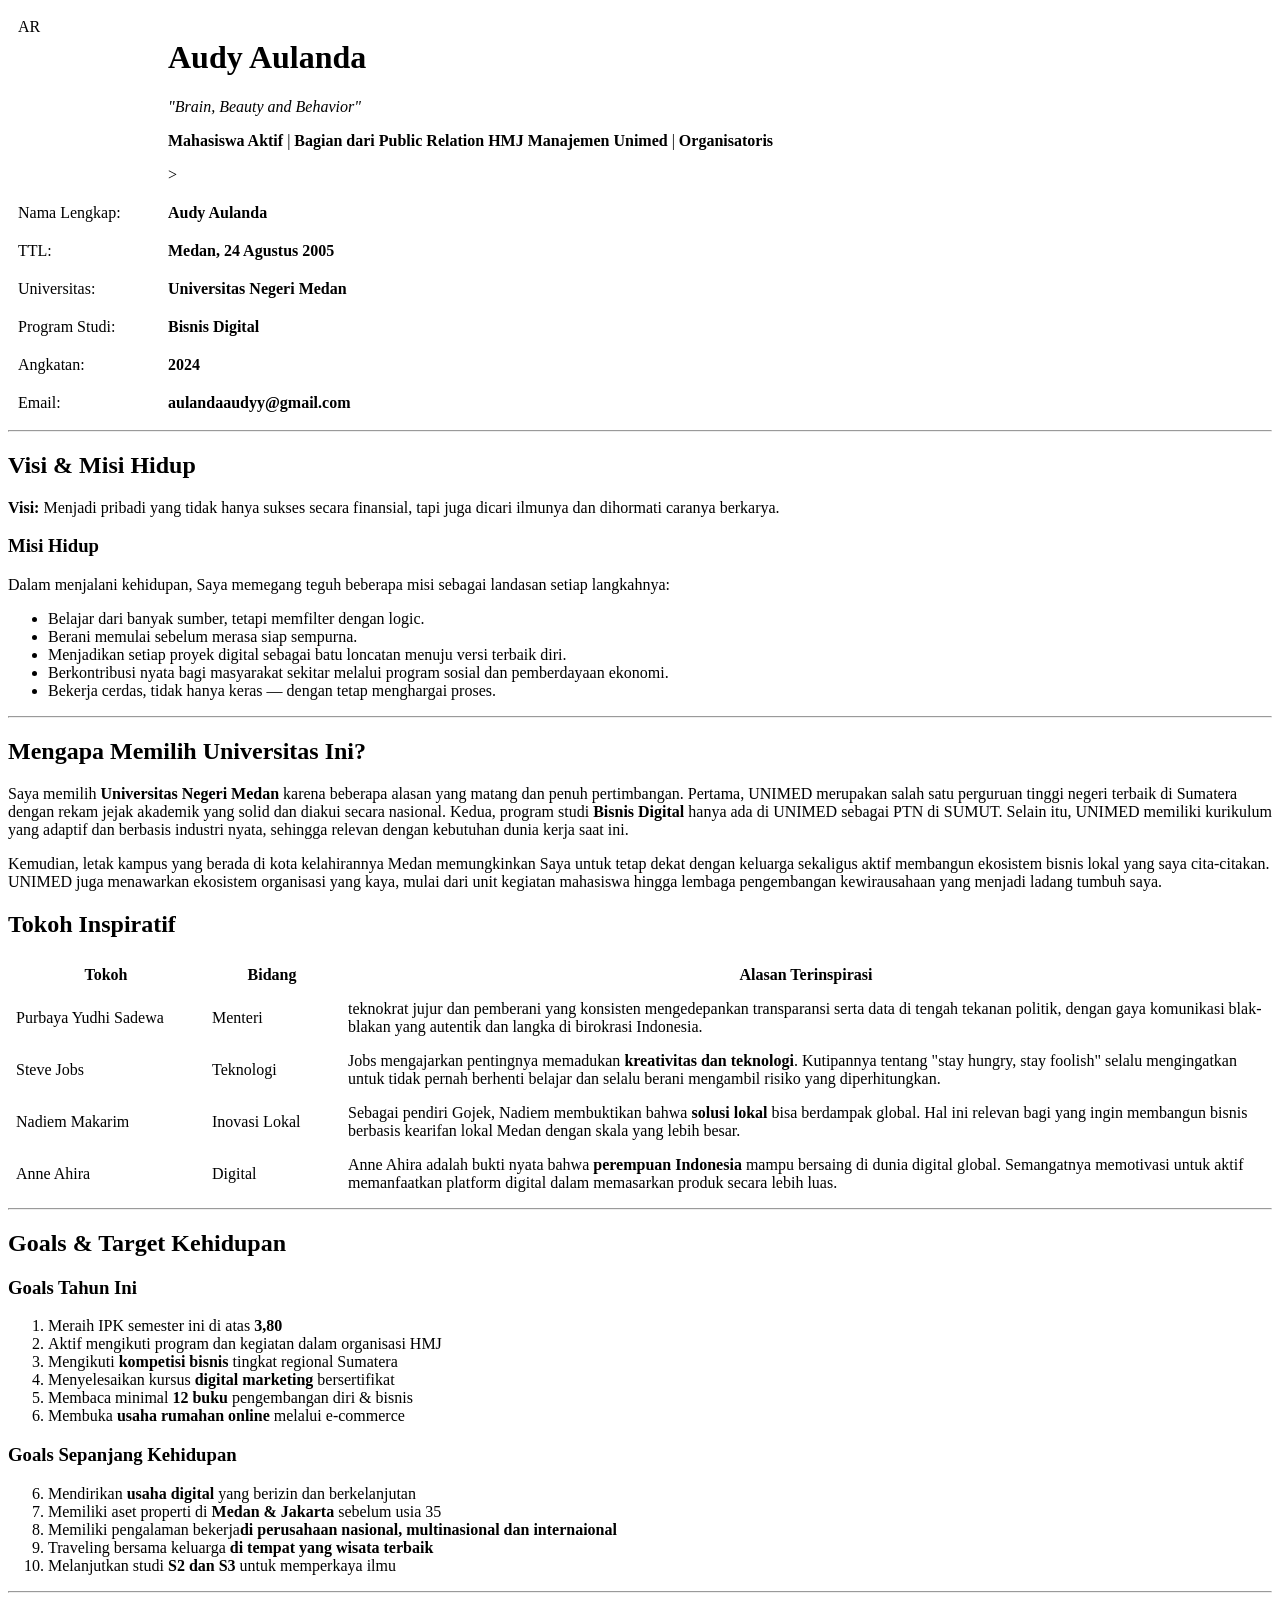
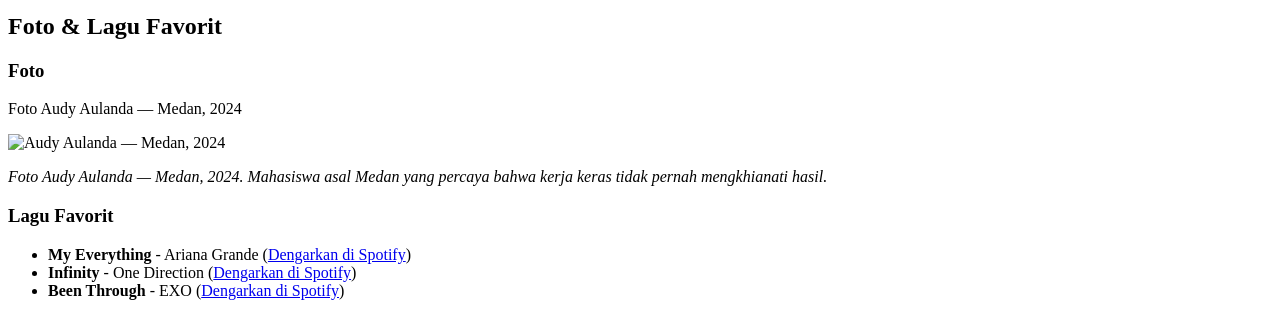
==== index.html @ b6d22f04 "Add files via upload" ====
<!DOCTYPE html>
<html lang="en">
<head>
    <meta charset="UTF-8">
    <meta name="viewport" content="width=device-width, initial-scale=1.0">
    <title>Audy Aulanda - Profile</title>
    <link rel="stylesheet" href="style.css">
</head>

<body>
    <table width="100%" cellpadding="10" cellspacing="0">
        <tr>
            <td width="130" valign="top">
                <div class="profile-photo" title="Profile Photo - Audy Aulanda">
                    <div class="photo-overlay">AR</div>
                </div>
            </td>
            <td valign="top">
                <h1>Audy Aulanda</h1>
                <p><i>"Brain, Beauty and Behavior"</i></p>
                <p>
                    <strong>Mahasiswa Aktif</strong> | 
                    <strong>Bagian dari Public Relation HMJ Manajemen Unimed</strong> | 
                    <strong>Organisatoris</strong>
                </p>
                <table></table>>
                    <tr><td>Nama Lengkap:</td><td><strong>Audy Aulanda</strong></td></tr>
                    <tr><td>TTL:</td><td><strong>Medan, 24 Agustus 2005</strong></td></tr>
                    <tr><td>Universitas:</td><td><strong>Universitas Negeri Medan</strong></td></tr>
                    <tr><td>Program Studi:</td><td><strong>Bisnis Digital</strong></td></tr>
                    <tr><td>Angkatan:</td><td><strong>2024</strong></td></tr>
                    <tr><td>Email:</td><td><strong>aulandaaudyy@gmail.com</strong></td></tr>
                </table>
            </td>
        </tr>
    </table>

    <hr>
    <h2>Visi & Misi Hidup</h2>
    <p><strong>Visi:</strong> Menjadi pribadi yang tidak hanya sukses secara finansial, tapi juga dicari ilmunya dan dihormati caranya berkarya.</p>
    
    <h3>Misi Hidup</h3>
    <p>Dalam menjalani kehidupan, Saya memegang teguh beberapa misi sebagai landasan setiap langkahnya:</p>
    <ul>
        <li>Belajar dari banyak sumber, tetapi memfilter dengan logic.</li>
        <li>Berani memulai sebelum merasa siap sempurna.</li>
        <li>Menjadikan setiap proyek digital sebagai batu loncatan menuju versi terbaik diri.</li>
        <li>Berkontribusi nyata bagi masyarakat sekitar melalui program sosial dan pemberdayaan ekonomi.</li>
        <li>Bekerja cerdas, tidak hanya keras — dengan tetap menghargai proses.</li>
    </ul>

    <hr>
    <h2>Mengapa Memilih Universitas Ini?</h2>
    <p>Saya memilih <strong>Universitas Negeri Medan</strong> karena beberapa alasan yang matang dan penuh pertimbangan. Pertama, UNIMED merupakan salah satu perguruan tinggi negeri terbaik di Sumatera dengan rekam jejak akademik yang solid dan diakui secara nasional. Kedua, program studi <strong>Bisnis Digital</strong> hanya ada di UNIMED sebagai PTN di SUMUT. Selain itu, UNIMED memiliki kurikulum yang adaptif dan berbasis industri nyata, sehingga relevan dengan kebutuhan dunia kerja saat ini.</p>
    <p>Kemudian, letak kampus yang berada di kota kelahirannya Medan memungkinkan Saya untuk tetap dekat dengan keluarga sekaligus aktif membangun ekosistem bisnis lokal yang saya cita-citakan. UNIMED juga menawarkan ekosistem organisasi yang kaya, mulai dari unit kegiatan mahasiswa hingga lembaga pengembangan kewirausahaan yang menjadi ladang tumbuh saya.</p>

    <h2>Tokoh Inspiratif</h2>
    <table cellpadding="8" cellspacing="0">
        <thead>
            <tr>
                <th width="180">Tokoh</th>
                <th width="120">Bidang</th>
                <th>Alasan Terinspirasi</th>
            </tr>
        </thead>
        <tbody>
            <tr>
                <td>Purbaya Yudhi Sadewa</td>
                <td>Menteri</td>
                <td>teknokrat jujur dan pemberani yang konsisten mengedepankan transparansi serta data di tengah tekanan politik, dengan gaya komunikasi blak-blakan yang autentik dan langka di birokrasi Indonesia.</td>
            </tr>
            <tr>
                <td>Steve Jobs</td>
                <td>Teknologi</td>
                <td>Jobs mengajarkan pentingnya memadukan <strong>kreativitas dan teknologi</strong>. Kutipannya tentang "stay hungry, stay foolish" selalu mengingatkan untuk tidak pernah berhenti belajar dan selalu berani mengambil risiko yang diperhitungkan.</td>
            </tr>
            <tr>
                <td>Nadiem Makarim</td>
                <td>Inovasi Lokal</td>
                <td>Sebagai pendiri Gojek, Nadiem membuktikan bahwa <strong>solusi lokal</strong> bisa berdampak global. Hal ini relevan bagi yang ingin membangun bisnis berbasis kearifan lokal Medan dengan skala yang lebih besar.</td>
            </tr>
            <tr>
                <td>Anne Ahira</td>
                <td>Digital</td>
                <td>Anne Ahira adalah bukti nyata bahwa <strong>perempuan Indonesia</strong> mampu bersaing di dunia digital global. Semangatnya memotivasi untuk aktif memanfaatkan platform digital dalam memasarkan produk secara lebih luas.</td>
            </tr>
        </tbody>
    </table>

    <hr>
    <h2>Goals & Target Kehidupan</h2>
    
    <h3>Goals Tahun Ini</h3>
    <ol>
        <li>Meraih IPK semester ini di atas <strong>3,80</strong></li>
        <li>Aktif mengikuti program dan kegiatan dalam organisasi HMJ</li>
        <li>Mengikuti <strong>kompetisi bisnis</strong> tingkat regional Sumatera</li>
        <li>Menyelesaikan kursus <strong>digital marketing</strong> bersertifikat</li>
        <li>Membaca minimal <strong>12 buku</strong> pengembangan diri & bisnis</li>
        <li>Membuka <strong>usaha rumahan online</strong> melalui e-commerce</li>
    </ol>

    <h3>Goals Sepanjang Kehidupan</h3>
    <ol start="6">
        <li>Mendirikan <strong>usaha digital</strong> yang berizin dan berkelanjutan</li>
        <li>Memiliki aset properti di <strong>Medan & Jakarta</strong> sebelum usia 35</li>
        <li>Memiliki pengalaman bekerja<strong>di perusahaan nasional, multinasional dan internaional</strong></li>
        <li>Traveling bersama keluarga <strong>di tempat yang wisata terbaik</strong></li>
        <li>Melanjutkan studi <strong>S2 dan S3</strong> untuk memperkaya ilmu</li>
    </ol>

    <hr>
    <h2>Foto & Lagu Favorit</h2>
    <h3>Foto</h3>
    <p>Foto Audy Aulanda — Medan, 2024</p>
    <div class="petak-kecil">
        <img src="https://i.ibb.co.com/mr20rZk1/IMG-0879-JPG.jpg" 
             alt="Audy Aulanda — Medan, 2024"
             onerror="this.onerror=null; this.src='https://via.placeholder.com/400x400?text=Foto+Audy'">
        <p><em>Foto Audy Aulanda — Medan, 2024. Mahasiswa asal Medan yang percaya bahwa kerja keras tidak pernah mengkhianati hasil.</em></p>
    </div>
    
    <h3>Lagu Favorit</h3>
    <ul>
        <li><strong>My Everything</strong> - Ariana Grande (<a href="https://open.spotify.com/track/4eumFsTnduH3zRfaASoAPs?si=1c5ed89b086e479c" target="_blank">Dengarkan di Spotify</a>)</li>
        <li><strong>Infinity</strong> - One Direction (<a href="https://open.spotify.com/track/6N5xh0tYYLTQRiCCaNbAUt?si=fb50a096fc0b4ae8" target="_blank">Dengarkan di Spotify</a>)</li>
        <li><strong>Been Through</strong> - EXO (<a href="https://open.spotify.com/track/5pesNiBKAx8JNwK2mQ2HEc?si=f15e775eea1c41f7" target="_blank">Dengarkan di Spotify</a>)</li>
    </ul>
</body>
</html>
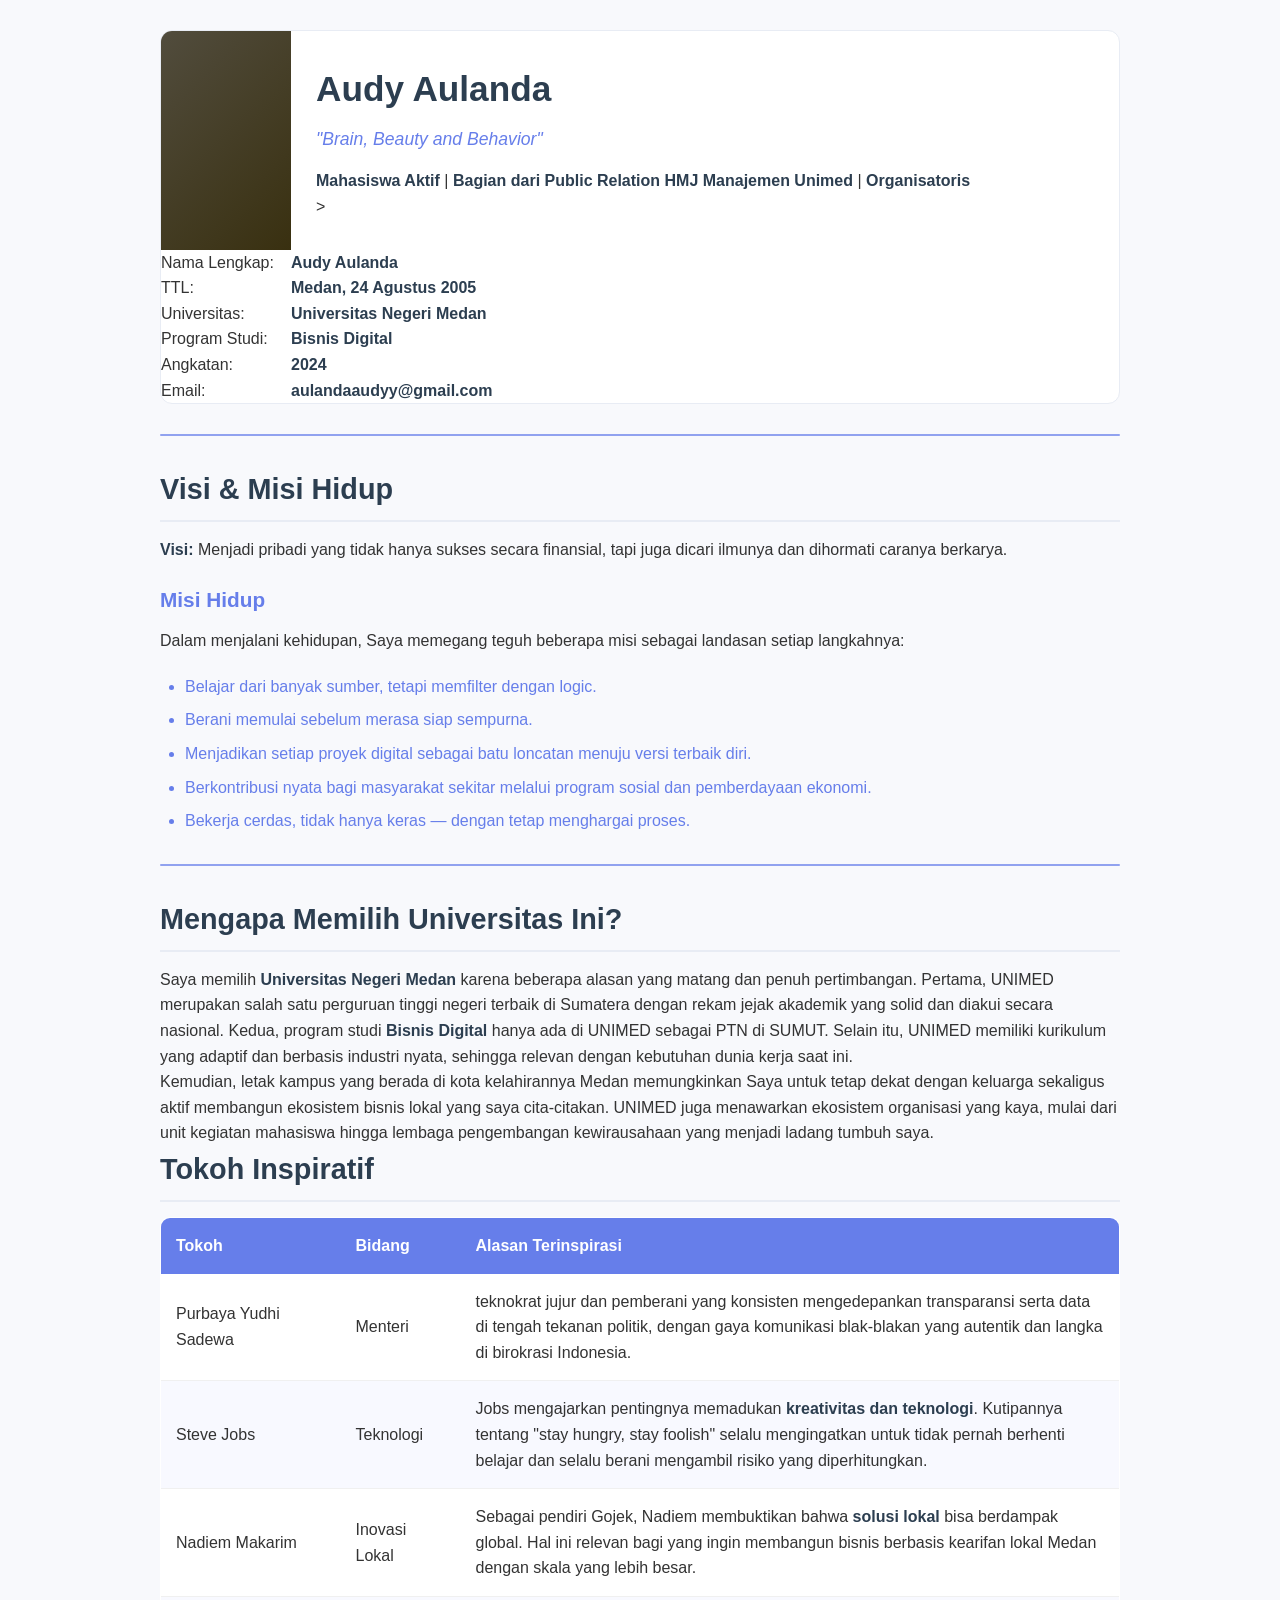
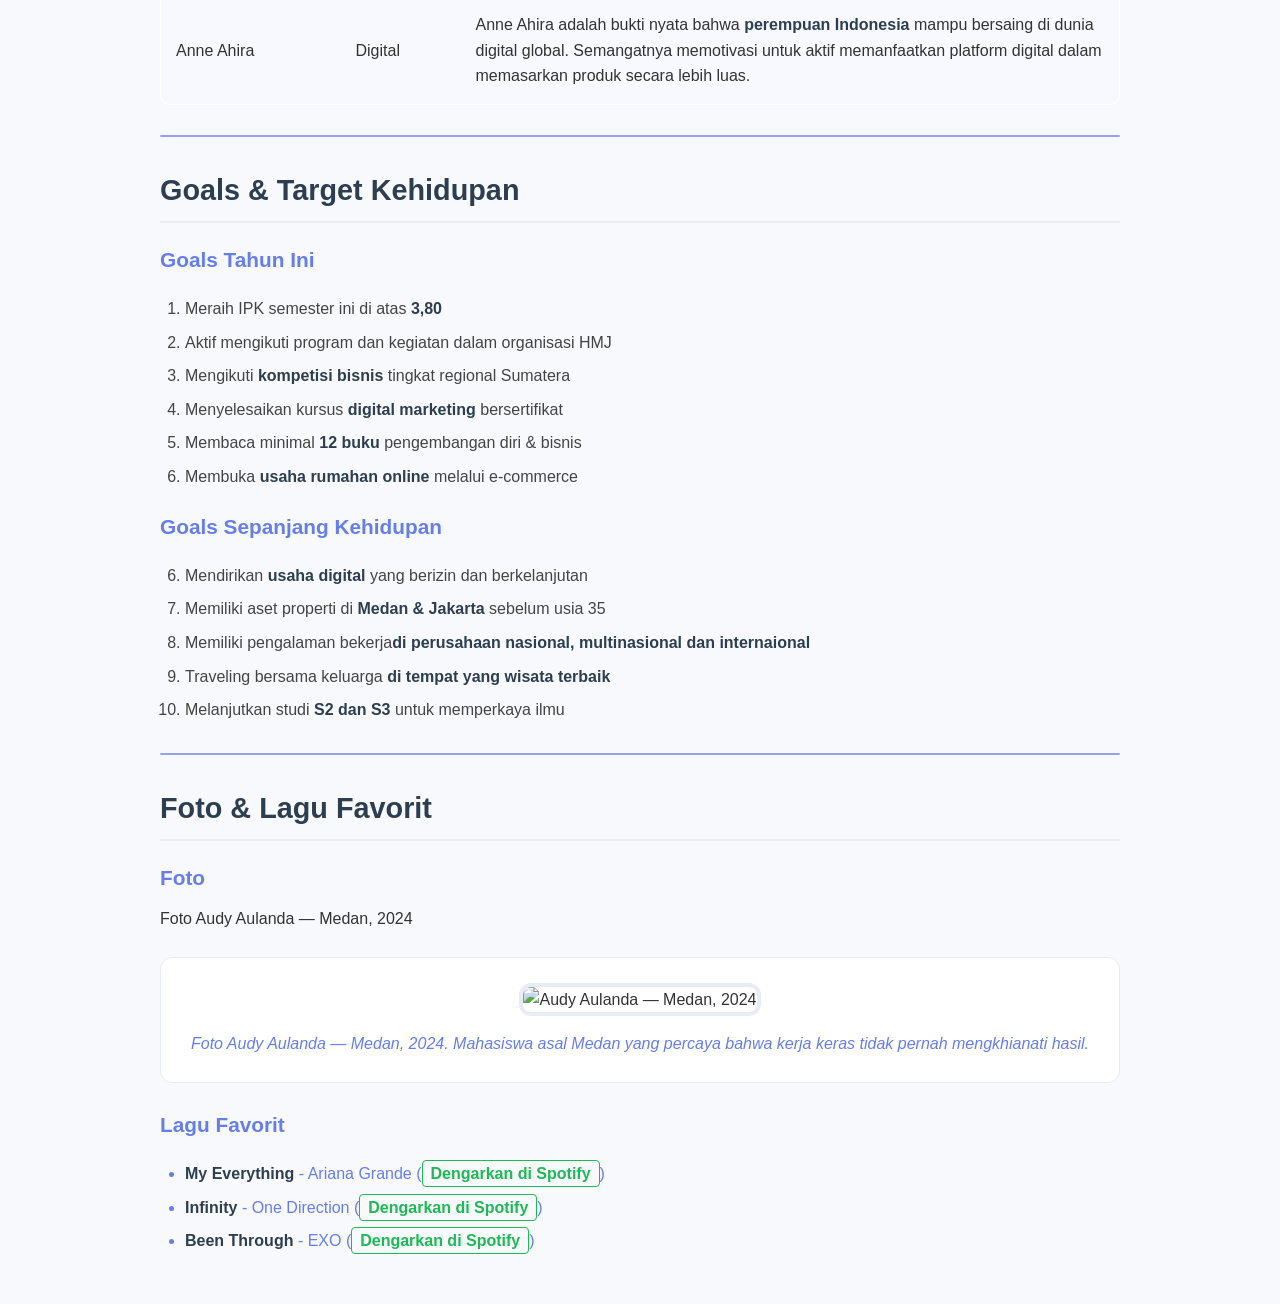
==== commit 37c3d4f0: "Update index.html" ====
--- a/index.html
+++ b/index.html
@@ -11,9 +11,7 @@
     <table width="100%" cellpadding="10" cellspacing="0">
         <tr>
             <td width="130" valign="top">
-                <div class="profile-photo" title="Profile Photo - Audy Aulanda">
-                    <div class="photo-overlay">AR</div>
-                </div>
+                <div class="c:\Users\Hp\Downloads\WhatsApp Image 2025-09-23 at 08.29.25_fc13ecdf.jpg" title="Profile Photo - Audy Aulanda"></div>
             </td>
             <td valign="top">
                 <h1>Audy Aulanda</h1>
@@ -127,4 +125,4 @@
         <li><strong>Been Through</strong> - EXO (<a href="https://open.spotify.com/track/5pesNiBKAx8JNwK2mQ2HEc?si=f15e775eea1c41f7" target="_blank">Dengarkan di Spotify</a>)</li>
     </ul>
 </body>
-</html>+</html>
--- a/style.css
+++ b/style.css
@@ -0,0 +1,229 @@
+* {
+    margin: 0;
+    padding: 0;
+    box-sizing: border-box;
+}
+
+body {
+    font-family: 'Segoe UI', Arial, sans-serif;
+    line-height: 1.6;
+    color: #333;
+    max-width: 1000px;
+    margin: 0 auto;
+    padding: 30px 20px;
+    background: #f8f9fc;
+}
+
+table[width="100%"] {
+    background: white;
+    border-radius: 12px;
+    margin-bottom: 30px;
+    overflow: hidden;
+    border: 1px solid #e8ecf4;
+}
+
+td[width="130"] {
+    background: linear-gradient(135deg, #514c3d, #393010);
+    padding: 25px 20px !important;
+    text-align: center;
+}
+
+.profile-photo {
+    width: 120px;
+    height: 120px;
+    border-radius: 50%;
+    border: 4px solid white;
+    background: linear-gradient(white, white) padding-box, 
+                linear-gradient(45deg, #514c3d 0%, #393010 100%) border-box;
+    box-shadow: 0 4px 12px rgba(0,0,0,0.15);
+    background-image: url('https://i.ibb.co.com/7xpRyF08/Untitled-design-2.png');
+    background-size: cover;
+    background-position: center;
+    margin: 0 auto;
+    position: relative;
+}
+
+.photo-overlay {
+    position: absolute;
+    top: 50%;
+    left: 50%;
+    transform: translate(-50%, -50%);
+    font-size: 28px;
+    font-weight: bold;
+    color: white;
+    opacity: 0.9;
+    pointer-events: none;
+    text-shadow: 0 2px 4px rgba(0,0,0,0.6);
+}
+
+td[valign="top"]:last-of-type {
+    padding: 30px 25px !important;
+}
+
+h1 {
+    font-size: 2.2rem;
+    color: #2c3e50;
+    margin-bottom: 8px;
+    font-weight: 700;
+}
+
+p i {
+    font-size: 1.1rem;
+    color: #667eea;
+    font-style: italic;
+    display: block;
+    margin-bottom: 15px;
+}
+
+table[border="0"] {
+    width: 100%;
+    margin-top: 20px;
+    background: #f1f5ff;
+    border-radius: 8px;
+    padding: 20px;
+    border-left: 4px solid #667eea;
+}
+
+table[border="0"] tr td:first-child {
+    color: #667eea;
+    font-weight: 600;
+    padding-right: 15px;
+    width: 35%;
+}
+
+table[border="0"] tr td:last-child {
+    font-weight: 700;
+    color: #1a1a1a;
+}
+
+hr {
+    border: none;
+    height: 2px;
+    background: #667eea;
+    margin: 30px 0;
+    border-radius: 1px;
+    opacity: 0.7;
+}
+
+h2 {
+    font-size: 1.8rem;
+    color: #2c3e50;
+    margin-bottom: 15px;
+    border-bottom: 2px solid #e8ecf4;
+    padding-bottom: 8px;
+}
+
+h3 {
+    font-size: 1.3rem;
+    color: #667eea;
+    margin: 20px 0 12px 0;
+    font-weight: 600;
+}
+
+ul, ol {
+    margin: 20px 0;
+    padding-left: 25px;
+}
+
+ul li {
+    list-style-type: disc;
+    color: #667eea;
+    margin-bottom: 8px;
+}
+
+ol li {
+    list-style-type: decimal;
+    margin-bottom: 8px;
+    color: #444;
+}
+
+table[cellpadding="8"] {
+    width: 100%;
+    border-collapse: collapse;
+    background: white;
+    border-radius: 10px;
+    overflow: hidden;
+    border: 1px solid #e8ecf4;
+    margin-top: 15px;
+}
+
+table[cellpadding="8"] thead th {
+    background: #667eea;
+    color: white;
+    padding: 15px;
+    font-weight: 600;
+    text-align: left;
+}
+
+table[cellpadding="8"] tbody td {
+    padding: 15px;
+    border-bottom: 1px solid #f0f0f0;
+}
+
+table[cellpadding="8"] tbody tr:nth-child(even) {
+    background: #f8f9ff;
+}
+
+table[cellpadding="8"] tbody tr:hover {
+    background: #f8f9ff;
+}
+
+.petak-kecil {
+    background: white;
+    padding: 25px;
+    border-radius: 12px;
+    margin: 25px 0;
+    border-left: 5px solid #667eea;
+    text-align: center;
+    border: 1px solid #e8ecf4;
+}
+
+.petak-kecil img {
+    width: 100%;
+    max-width: 350px;
+    height: 350px;
+    object-fit: cover;
+    border-radius: 12px;
+    border: 4px solid #e8ecf4;
+    margin-bottom: 15px;
+}
+
+.petak-kecil p em {
+    color: #667eea;
+    font-size: 1rem;
+    font-style: italic;
+    display: block;
+}
+
+a {
+    color: #1db954;
+    text-decoration: none;
+    font-weight: 600;
+    padding: 4px 8px;
+    border-radius: 4px;
+    border: 1px solid #1db954;
+}
+
+a:hover {
+    background: #1db954;
+    color: white;
+}
+
+strong {
+    color: #2c3e50;
+}
+
+/* Responsive */
+@media (max-width: 768px) {
+    body { padding: 20px 15px; }
+    h1 { font-size: 1.8rem; }
+    h2 { font-size: 1.5rem; }
+    table[width="100%"] { font-size: 14px; }
+    .petak-kecil img { max-width: 280px; height: 280px; }
+    
+    td[width="130"] {
+        display: block;
+        width: 100%;
+        padding: 20px !important;
+    }
+}
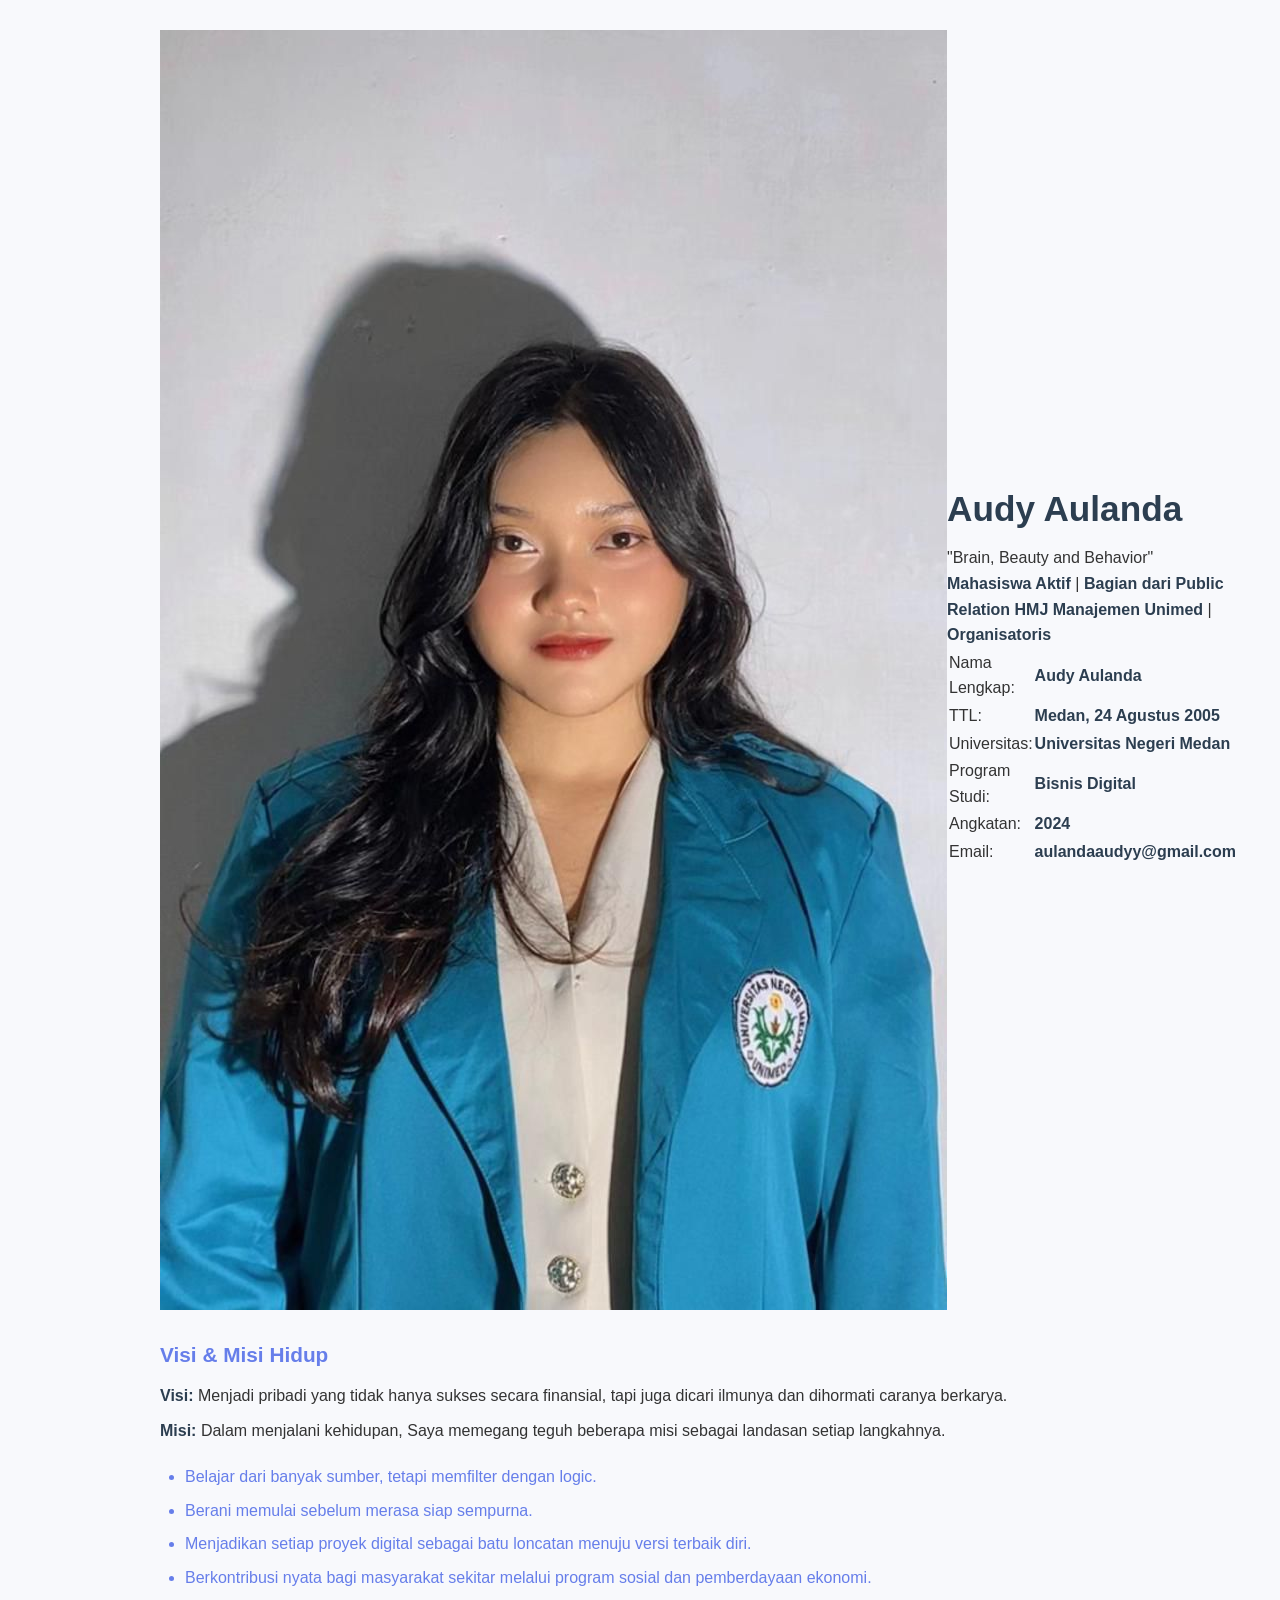
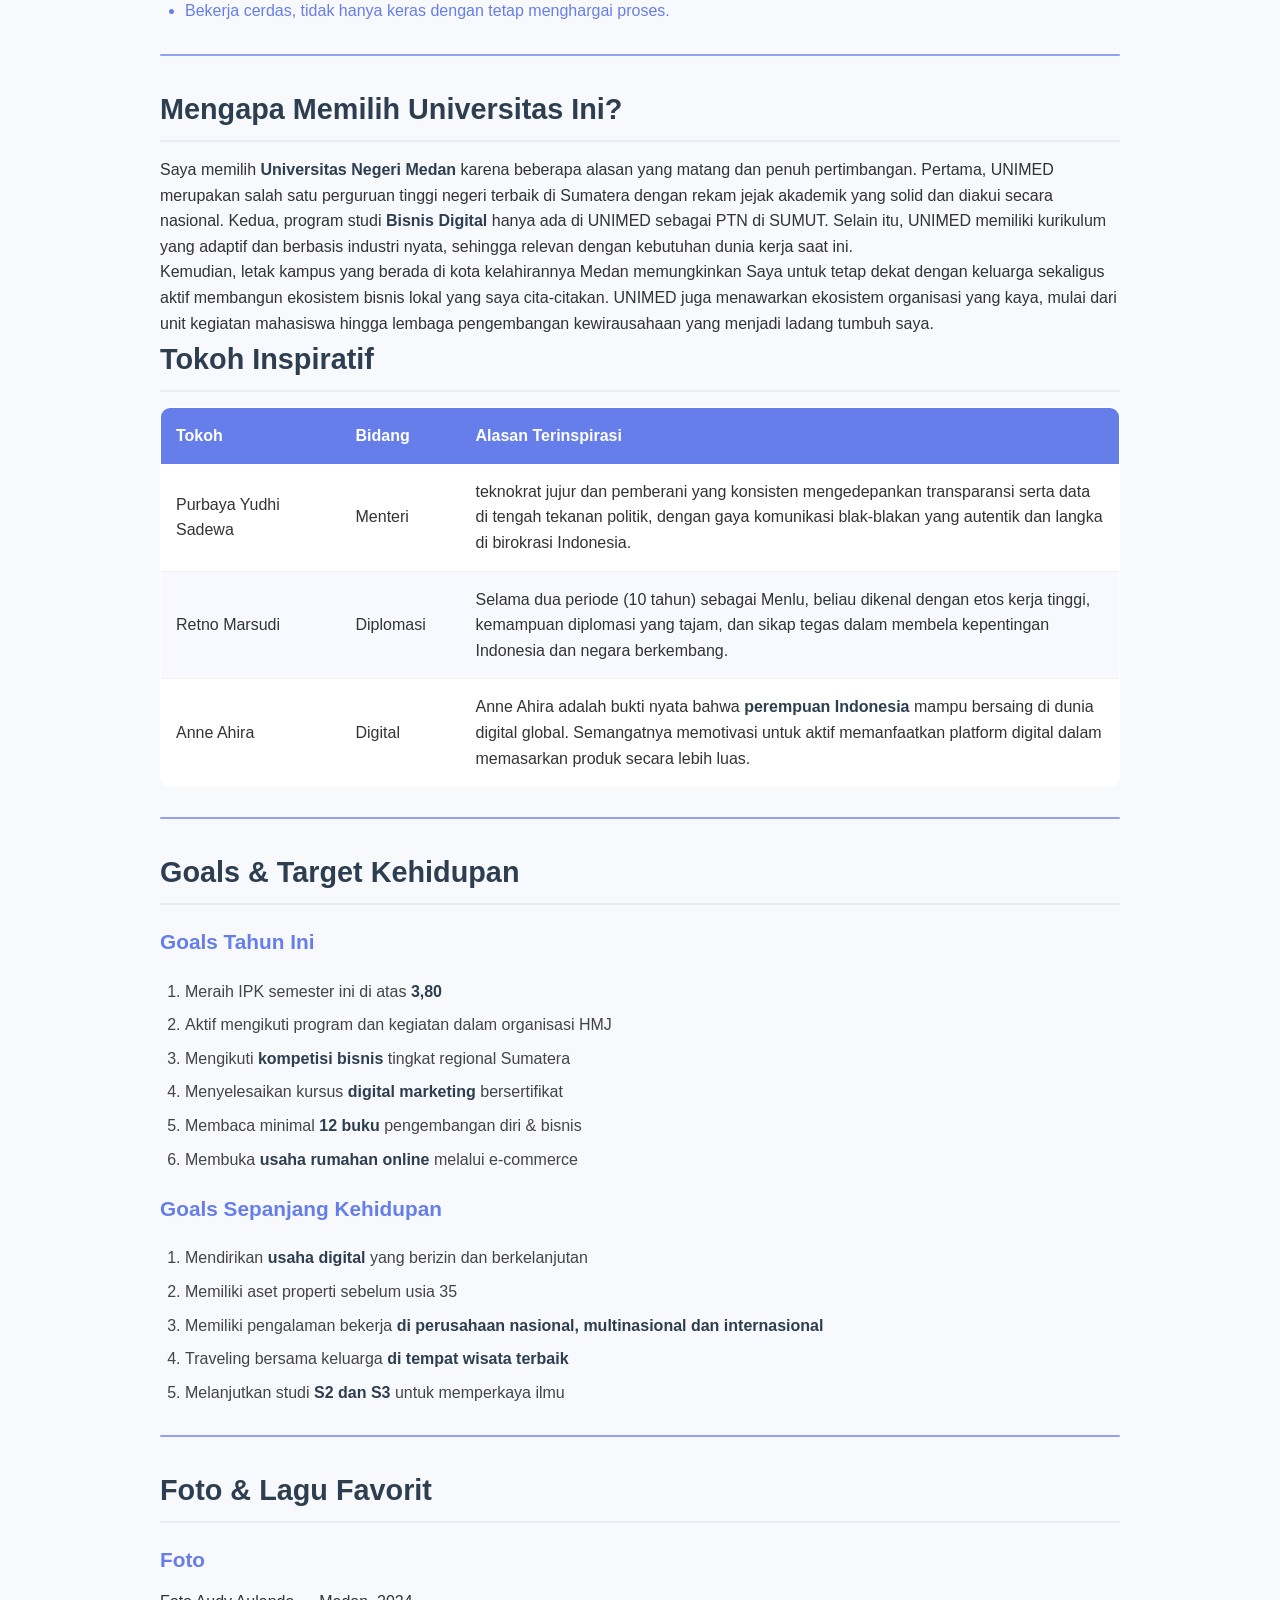
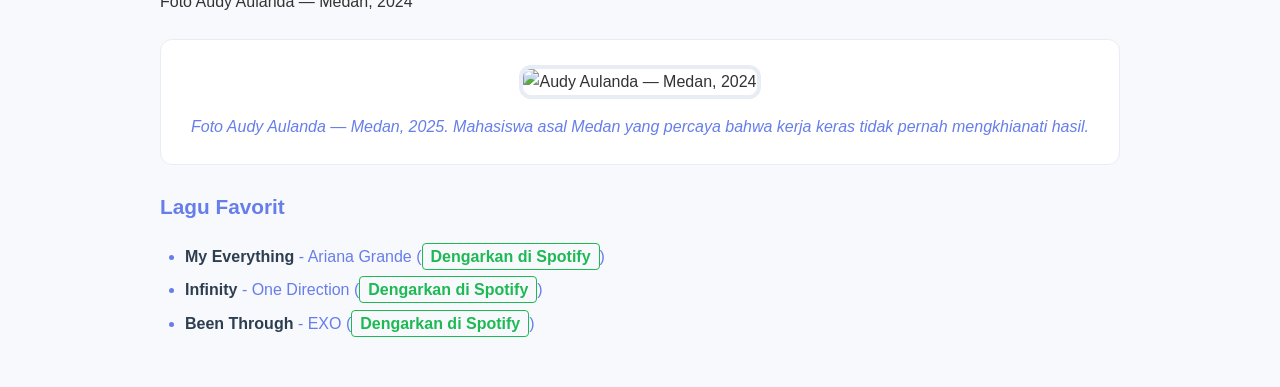
==== commit 49dcf066: "Refactor HTML structure and improve styling" ====
--- a/index.html
+++ b/index.html
@@ -8,20 +8,22 @@
 </head>
 
 <body>
-    <table width="100%" cellpadding="10" cellspacing="0">
+    <table class="header-table" cellpadding="0" cellspacing="0">
         <tr>
-            <td width="130" valign="top">
-                <div class="c:\Users\Hp\Downloads\WhatsApp Image 2025-09-23 at 08.29.25_fc13ecdf.jpg" title="Profile Photo - Audy Aulanda"></div>
+            <td class="kiri-bg-gelap">
+                <img src="WhatsApp Image 2025-09-23 at 08.29.25_fc13ecdf.jpg" alt="Profile Photo - Audy Aulanda" class="foto-profil">
             </td>
-            <td valign="top">
-                <h1>Audy Aulanda</h1>
-                <p><i>"Brain, Beauty and Behavior"</i></p>
-                <p>
+            
+            <td class="kolom-kanan">
+                <h1 class="nama-utama">Audy Aulanda</h1>
+                <div class="quote">"Brain, Beauty and Behavior"</div>
+                <div class="desc">
                     <strong>Mahasiswa Aktif</strong> | 
                     <strong>Bagian dari Public Relation HMJ Manajemen Unimed</strong> | 
                     <strong>Organisatoris</strong>
-                </p>
-                <table></table>>
+                </div>
+            
+                <table class="tabel-data">
                     <tr><td>Nama Lengkap:</td><td><strong>Audy Aulanda</strong></td></tr>
                     <tr><td>TTL:</td><td><strong>Medan, 24 Agustus 2005</strong></td></tr>
                     <tr><td>Universitas:</td><td><strong>Universitas Negeri Medan</strong></td></tr>
@@ -33,19 +35,20 @@
         </tr>
     </table>
 
-    <hr>
-    <h2>Visi & Misi Hidup</h2>
-    <p><strong>Visi:</strong> Menjadi pribadi yang tidak hanya sukses secara finansial, tapi juga dicari ilmunya dan dihormati caranya berkarya.</p>
-    
-    <h3>Misi Hidup</h3>
-    <p>Dalam menjalani kehidupan, Saya memegang teguh beberapa misi sebagai landasan setiap langkahnya:</p>
+    <div class="visi-misi">
+        <h3>Visi & Misi Hidup</h3>
+        <p><strong>Visi:</strong> Menjadi pribadi yang tidak hanya sukses secara finansial, tapi juga dicari ilmunya dan dihormati caranya berkarya.</p>
+        <p style="margin-top: 10px;"><strong>Misi:</strong> Dalam menjalani kehidupan, Saya memegang teguh beberapa misi sebagai landasan setiap langkahnya.</p>
+
     <ul>
         <li>Belajar dari banyak sumber, tetapi memfilter dengan logic.</li>
         <li>Berani memulai sebelum merasa siap sempurna.</li>
         <li>Menjadikan setiap proyek digital sebagai batu loncatan menuju versi terbaik diri.</li>
         <li>Berkontribusi nyata bagi masyarakat sekitar melalui program sosial dan pemberdayaan ekonomi.</li>
-        <li>Bekerja cerdas, tidak hanya keras — dengan tetap menghargai proses.</li>
+        <li>Bekerja cerdas, tidak hanya keras dengan tetap menghargai proses.</li>
     </ul>
+
+    </div>
 
     <hr>
     <h2>Mengapa Memilih Universitas Ini?</h2>
@@ -53,7 +56,7 @@
     <p>Kemudian, letak kampus yang berada di kota kelahirannya Medan memungkinkan Saya untuk tetap dekat dengan keluarga sekaligus aktif membangun ekosistem bisnis lokal yang saya cita-citakan. UNIMED juga menawarkan ekosistem organisasi yang kaya, mulai dari unit kegiatan mahasiswa hingga lembaga pengembangan kewirausahaan yang menjadi ladang tumbuh saya.</p>
 
     <h2>Tokoh Inspiratif</h2>
-    <table cellpadding="8" cellspacing="0">
+    <table class="tabel-tokoh" cellpadding="8" cellspacing="0">
         <thead>
             <tr>
                 <th width="180">Tokoh</th>
@@ -62,26 +65,9 @@
             </tr>
         </thead>
         <tbody>
-            <tr>
-                <td>Purbaya Yudhi Sadewa</td>
-                <td>Menteri</td>
-                <td>teknokrat jujur dan pemberani yang konsisten mengedepankan transparansi serta data di tengah tekanan politik, dengan gaya komunikasi blak-blakan yang autentik dan langka di birokrasi Indonesia.</td>
-            </tr>
-            <tr>
-                <td>Steve Jobs</td>
-                <td>Teknologi</td>
-                <td>Jobs mengajarkan pentingnya memadukan <strong>kreativitas dan teknologi</strong>. Kutipannya tentang "stay hungry, stay foolish" selalu mengingatkan untuk tidak pernah berhenti belajar dan selalu berani mengambil risiko yang diperhitungkan.</td>
-            </tr>
-            <tr>
-                <td>Nadiem Makarim</td>
-                <td>Inovasi Lokal</td>
-                <td>Sebagai pendiri Gojek, Nadiem membuktikan bahwa <strong>solusi lokal</strong> bisa berdampak global. Hal ini relevan bagi yang ingin membangun bisnis berbasis kearifan lokal Medan dengan skala yang lebih besar.</td>
-            </tr>
-            <tr>
-                <td>Anne Ahira</td>
-                <td>Digital</td>
-                <td>Anne Ahira adalah bukti nyata bahwa <strong>perempuan Indonesia</strong> mampu bersaing di dunia digital global. Semangatnya memotivasi untuk aktif memanfaatkan platform digital dalam memasarkan produk secara lebih luas.</td>
-            </tr>
+            <tr><td>Purbaya Yudhi Sadewa</td><td>Menteri</td><td>teknokrat jujur dan pemberani yang konsisten mengedepankan transparansi serta data di tengah tekanan politik, dengan gaya komunikasi blak-blakan yang autentik dan langka di birokrasi Indonesia.</td></tr>
+            <tr><td>Retno Marsudi</td><td>Diplomasi</td><td>Selama dua periode (10 tahun) sebagai Menlu, beliau dikenal dengan etos kerja tinggi, kemampuan diplomasi yang tajam, dan sikap tegas dalam membela kepentingan Indonesia dan negara berkembang.</td></tr>
+            <tr><td>Anne Ahira</td><td>Digital</td><td>Anne Ahira adalah bukti nyata bahwa <strong>perempuan Indonesia</strong> mampu bersaing di dunia digital global. Semangatnya memotivasi untuk aktif memanfaatkan platform digital dalam memasarkan produk secara lebih luas.</td></tr>
         </tbody>
     </table>
 
@@ -99,11 +85,11 @@
     </ol>
 
     <h3>Goals Sepanjang Kehidupan</h3>
-    <ol start="6">
+    <ol start="1">
         <li>Mendirikan <strong>usaha digital</strong> yang berizin dan berkelanjutan</li>
-        <li>Memiliki aset properti di <strong>Medan & Jakarta</strong> sebelum usia 35</li>
-        <li>Memiliki pengalaman bekerja<strong>di perusahaan nasional, multinasional dan internaional</strong></li>
-        <li>Traveling bersama keluarga <strong>di tempat yang wisata terbaik</strong></li>
+        <li>Memiliki aset properti sebelum usia 35</li>
+        <li>Memiliki pengalaman bekerja <strong>di perusahaan nasional, multinasional dan internasional</strong></li>
+        <li>Traveling bersama keluarga <strong>di tempat wisata terbaik</strong></li>
         <li>Melanjutkan studi <strong>S2 dan S3</strong> untuk memperkaya ilmu</li>
     </ol>
 
@@ -115,7 +101,7 @@
         <img src="https://i.ibb.co.com/mr20rZk1/IMG-0879-JPG.jpg" 
              alt="Audy Aulanda — Medan, 2024"
              onerror="this.onerror=null; this.src='https://via.placeholder.com/400x400?text=Foto+Audy'">
-        <p><em>Foto Audy Aulanda — Medan, 2024. Mahasiswa asal Medan yang percaya bahwa kerja keras tidak pernah mengkhianati hasil.</em></p>
+        <p><em>Foto Audy Aulanda — Medan, 2025. Mahasiswa asal Medan yang percaya bahwa kerja keras tidak pernah mengkhianati hasil.</em></p>
     </div>
     
     <h3>Lagu Favorit</h3>
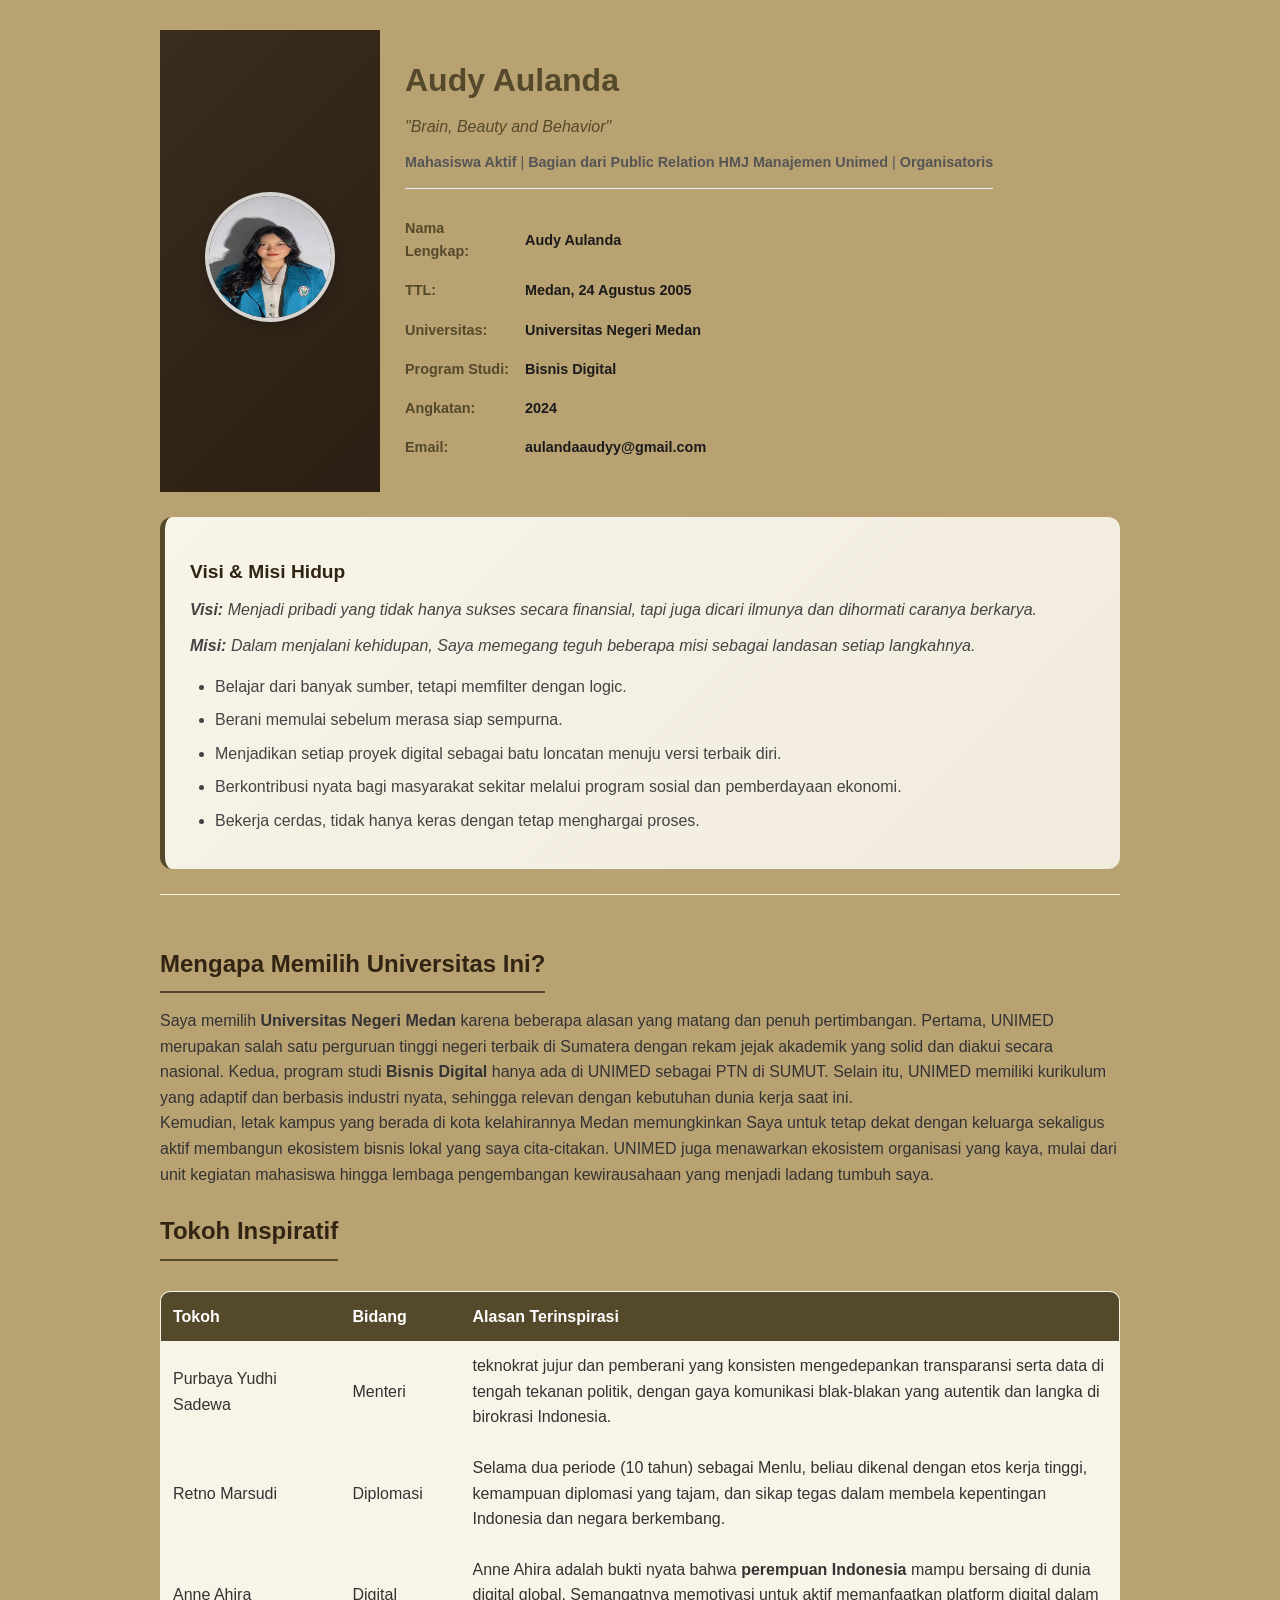
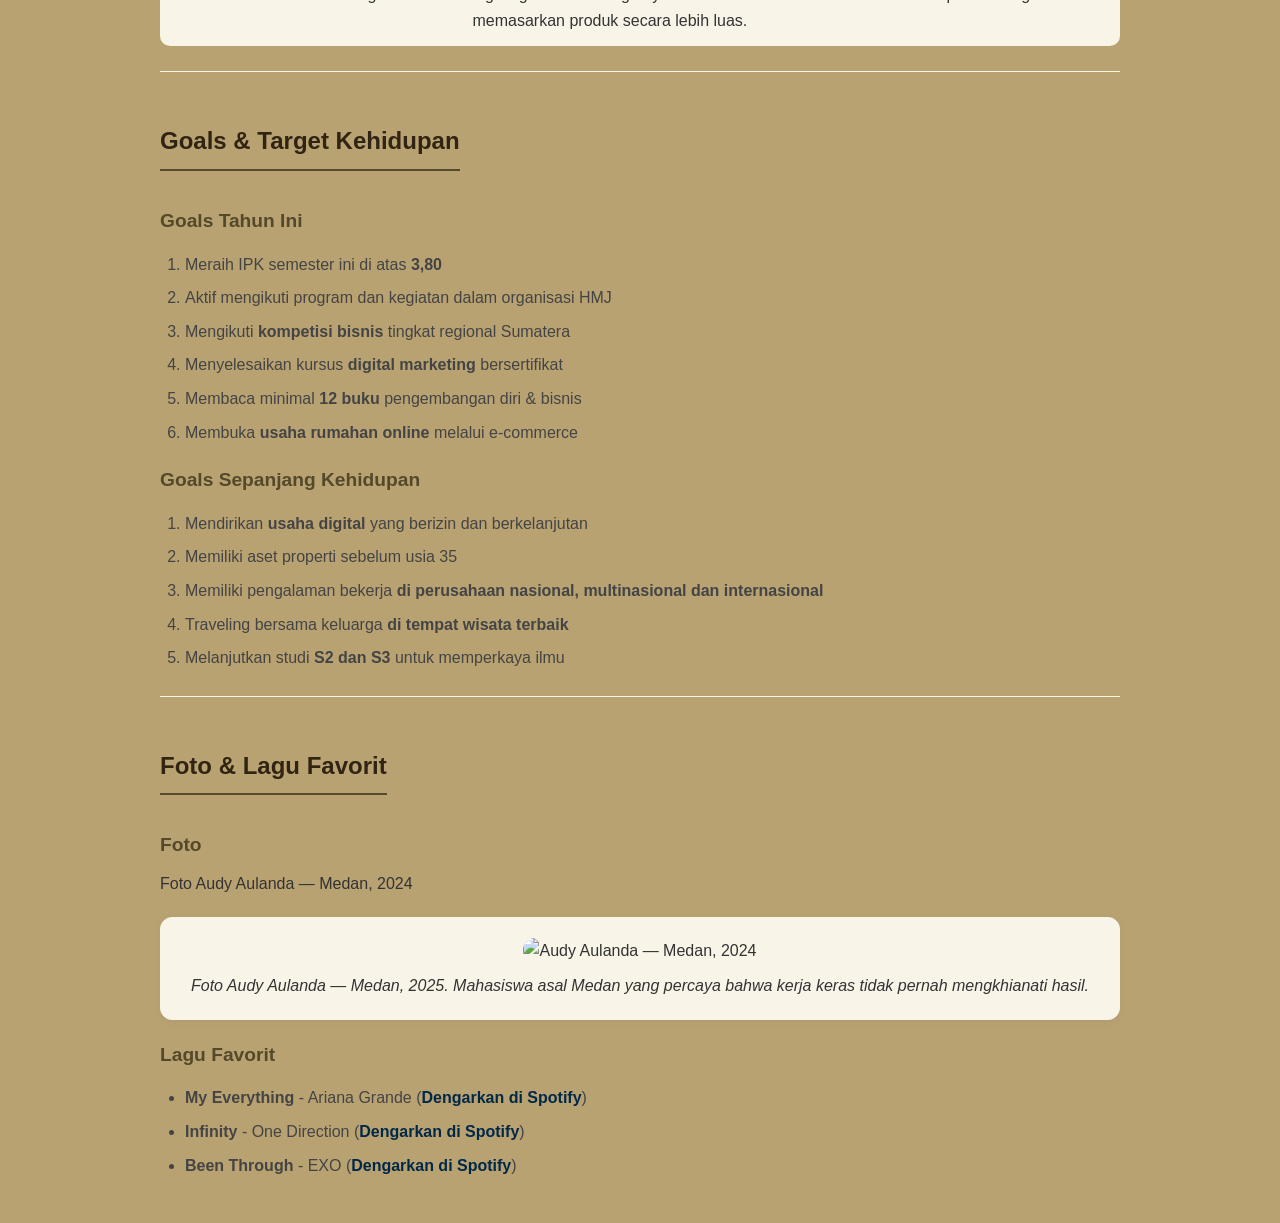
==== commit 7445fb85: "Add files via upload" ====
--- a/index.html
+++ b/index.html
@@ -5,6 +5,10 @@
     <meta name="viewport" content="width=device-width, initial-scale=1.0">
     <title>Audy Aulanda - Profile</title>
     <link rel="stylesheet" href="style.css">
+    <!-- Link ke Bootstrap HTML -->
+    <link rel="appendix" href="bootstrap.html" title="Bootstrap Components Demo">
+    <!-- Link ke Bootstrap CSS -->
+    <link rel="stylesheet" href="bootstrap.css" title="Bootstrap Custom Styles">
 </head>
 
 <body>
@@ -111,4 +115,4 @@
         <li><strong>Been Through</strong> - EXO (<a href="https://open.spotify.com/track/5pesNiBKAx8JNwK2mQ2HEc?si=f15e775eea1c41f7" target="_blank">Dengarkan di Spotify</a>)</li>
     </ul>
 </body>
-</html>
+</html>
--- a/style.css
+++ b/style.css
@@ -11,7 +11,7 @@
     max-width: 1000px;
     margin: 0 auto;
     padding: 30px 20px;
-    background: #f8f9fc;
+    background: #b9a272;
 }
 
 table[width="100%"] {
@@ -20,119 +20,126 @@
     margin-bottom: 30px;
     overflow: hidden;
     border: 1px solid #e8ecf4;
-}
-
-td[width="130"] {
-    background: linear-gradient(135deg, #514c3d, #393010);
-    padding: 25px 20px !important;
+    box-shadow: 0 2px 10px rgba(0,0,0,0.05);
+}
+
+.kiri-bg-gelap {
+    background: linear-gradient(135deg, #3a2c1f, #2a1f12);
+    padding: 30px 20px !important;
     text-align: center;
-}
-
-.profile-photo {
-    width: 120px;
-    height: 120px;
+    vertical-align: middle;
+    width: 220px;
+}
+
+.foto-profil {
+    width: 130px;
+    height: 130px;
     border-radius: 50%;
-    border: 4px solid white;
-    background: linear-gradient(white, white) padding-box, 
-                linear-gradient(45deg, #514c3d 0%, #393010 100%) border-box;
-    box-shadow: 0 4px 12px rgba(0,0,0,0.15);
+    border: 4px solid rgba(255,255,255,0.8);
     background-image: url('https://i.ibb.co.com/7xpRyF08/Untitled-design-2.png');
     background-size: cover;
     background-position: center;
     margin: 0 auto;
-    position: relative;
-}
-
-.photo-overlay {
-    position: absolute;
-    top: 50%;
-    left: 50%;
-    transform: translate(-50%, -50%);
-    font-size: 28px;
-    font-weight: bold;
-    color: white;
-    opacity: 0.9;
-    pointer-events: none;
-    text-shadow: 0 2px 4px rgba(0,0,0,0.6);
-}
-
-td[valign="top"]:last-of-type {
-    padding: 30px 25px !important;
+    box-shadow: 0 4px 15px rgba(0,0,0,0.2);
+}
+
+.kolom-kanan {
+    padding: 25px 25px !important;
+    vertical-align: top;
 }
 
 h1 {
-    font-size: 2.2rem;
-    color: #2c3e50;
+    font-size: 2rem;
+    color: #54492a;
     margin-bottom: 8px;
     font-weight: 700;
 }
 
-p i {
-    font-size: 1.1rem;
-    color: #667eea;
+.quote {
+    font-size: 1rem;
+    color: #54492a;;
     font-style: italic;
-    display: block;
-    margin-bottom: 15px;
-}
-
-table[border="0"] {
+    margin-bottom: 12px;
+}
+
+.desc {
+    font-size: 0.9rem;
+    color: #555;
+    line-height: 1.5;
+    margin-bottom: 20px;
+    padding-bottom: 15px;
+    border-bottom: 1px solid #e8ecf4;
+}
+
+.tabel-data {
     width: 100%;
-    margin-top: 20px;
-    background: #f1f5ff;
-    border-radius: 8px;
-    padding: 20px;
-    border-left: 4px solid #667eea;
-}
-
-table[border="0"] tr td:first-child {
-    color: #667eea;
-    font-weight: 600;
-    padding-right: 15px;
-    width: 35%;
-}
-
-table[border="0"] tr td:last-child {
-    font-weight: 700;
+    border-collapse: collapse;
+}
+
+.tabel-data tr td:first-child {
+    color: #54492a;
+    font-weight: 600;
+    padding: 8px 15px 8px 0;
+    width: 120px;
+    font-size: 0.9rem;
+}
+
+.tabel-data tr td:last-child {
+    font-weight: 500;
     color: #1a1a1a;
+    padding: 8px 0;
+    font-size: 0.9rem;
+}
+
+.visi-misi {
+    background: linear-gradient(135deg, #f8f4e8, #f0ebdd);
+    padding: 20px 25px;
+    border-radius: 12px;
+    margin: 25px 0;
+    color: #54492a;
+    border-left: 5px solid;
+}
+
+.visi-misi h3 {
+    color: #312412;
+    margin-bottom: 10px;
+    font-size: 1.2rem;
+}
+
+.visi-misi p {
+    color: #444;
+    font-style: italic;
 }
 
 hr {
     border: none;
-    height: 2px;
-    background: #667eea;
-    margin: 30px 0;
-    border-radius: 1px;
-    opacity: 0.7;
+    height: 1px;
+    background: #f8f4e8;
+    margin: 25px 0;
 }
 
 h2 {
-    font-size: 1.8rem;
-    color: #2c3e50;
-    margin-bottom: 15px;
-    border-bottom: 2px solid #e8ecf4;
+    font-size: 1.5rem;
+    color: #312412;
+    margin: 25px 0 15px 0;
+    border-bottom: 2px solid #54492a;
     padding-bottom: 8px;
+    display: inline-block;
 }
 
 h3 {
-    font-size: 1.3rem;
-    color: #667eea;
-    margin: 20px 0 12px 0;
+    font-size: 1.2rem;
+    color: #54492a;
+    margin: 20px 0 10px 0;
     font-weight: 600;
 }
 
 ul, ol {
-    margin: 20px 0;
+    margin: 15px 0;
     padding-left: 25px;
 }
 
-ul li {
-    list-style-type: disc;
-    color: #667eea;
-    margin-bottom: 8px;
-}
-
-ol li {
-    list-style-type: decimal;
+ul li, ol li {
     margin-bottom: 8px;
     color: #444;
 }
@@ -140,90 +147,75 @@
 table[cellpadding="8"] {
     width: 100%;
     border-collapse: collapse;
-    background: white;
+    background: #f8f4e8;
     border-radius: 10px;
     overflow: hidden;
-    border: 1px solid #e8ecf4;
-    margin-top: 15px;
+    border: 1px solid #f8f4e8;
+    margin: 15px 0;
 }
 
 table[cellpadding="8"] thead th {
-    background: #667eea;
+    background: #54492a;
     color: white;
-    padding: 15px;
+    padding: 12px;
     font-weight: 600;
     text-align: left;
 }
 
 table[cellpadding="8"] tbody td {
-    padding: 15px;
-    border-bottom: 1px solid #f0f0f0;
+    padding: 12px;
+    border-bottom: 1px solid #f8f4e8;
 }
 
 table[cellpadding="8"] tbody tr:nth-child(even) {
-    background: #f8f9ff;
-}
-
-table[cellpadding="8"] tbody tr:hover {
-    background: #f8f9ff;
+    background: #f8f4e8;
 }
 
 .petak-kecil {
-    background: white;
-    padding: 25px;
-    border-radius: 12px;
-    margin: 25px 0;
-    border-left: 5px solid #667eea;
+    background: #f8f4e8;
+    padding: 20px;
+    border-radius: 12px;
+    margin: 20px 0;
     text-align: center;
-    border: 1px solid #e8ecf4;
+    border: 1px solid #f8f4e8;
+    box-shadow: 0 2px 8px rgba(0,0,0,0.05);
 }
 
 .petak-kecil img {
     width: 100%;
-    max-width: 350px;
-    height: 350px;
-    object-fit: cover;
-    border-radius: 12px;
-    border: 4px solid #e8ecf4;
-    margin-bottom: 15px;
-}
-
-.petak-kecil p em {
-    color: #667eea;
-    font-size: 1rem;
-    font-style: italic;
-    display: block;
+    max-width: 300px;
+    border-radius: 12px;
+    margin-bottom: 10px;
 }
 
 a {
-    color: #1db954;
+    color: #022848;
     text-decoration: none;
     font-weight: 600;
-    padding: 4px 8px;
-    border-radius: 4px;
-    border: 1px solid #1db954;
 }
 
 a:hover {
-    background: #1db954;
-    color: white;
-}
-
-strong {
-    color: #2c3e50;
-}
-
-/* Responsive */
-@media (max-width: 768px) {
-    body { padding: 20px 15px; }
-    h1 { font-size: 1.8rem; }
-    h2 { font-size: 1.5rem; }
-    table[width="100%"] { font-size: 14px; }
-    .petak-kecil img { max-width: 280px; height: 280px; }
+    text-decoration: underline;
+}
+
+@media (max-width: 700px) {
+    body { padding: 15px; }
     
-    td[width="130"] {
-        display: block;
+    .kiri-bg-gelap {
         width: 100%;
-        padding: 20px !important;
+        padding: 30px !important;
     }
-}+    
+    h1 { font-size: 1.5rem; }
+    
+    .tabel-data tr td:first-child {
+        width: 100px;
+    }
+}
+
+/* ========================================
+   LINK KE BOOTSTRAP CSS
+   Import custom Bootstrap styles
+   ======================================== */
+/* Note: File bootstrap.css di-load terpisah di bootstrap.html */
+/* Custom styles ini dapat dikombinasikan dengan Bootstrap */
